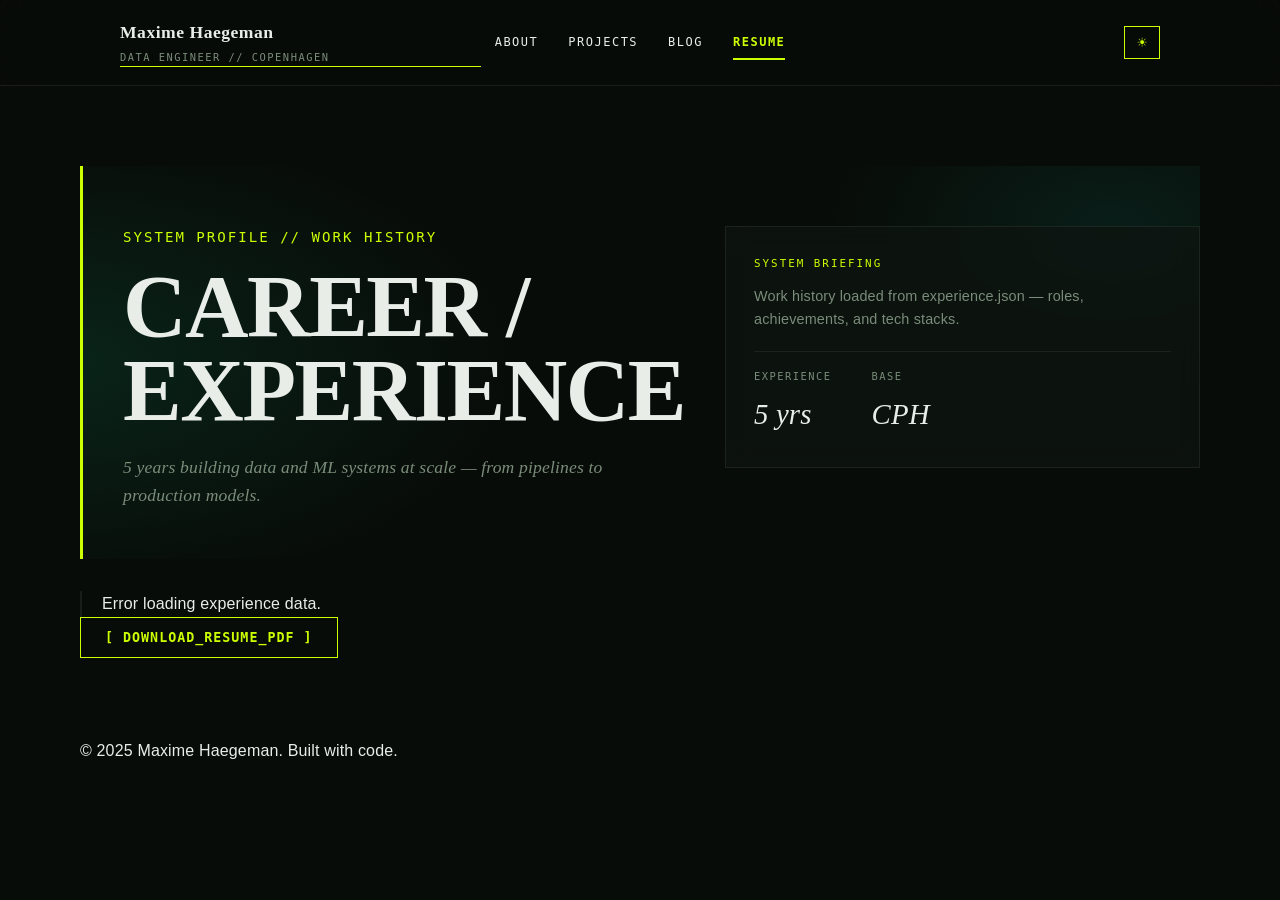
==== cv.html @ e3e360f3 "Changelog : -Completed index, partially created Projects and Resume page. Note : complete todo's" ====
<!DOCTYPE html>
<html lang="en">

<head>
    <meta charset="UTF-8">
    <meta http-equiv="Content-Security-Policy"
        content="default-src 'self'; script-src 'self' https://api.github.com https://api.rss2json.com https://cdn.jsdelivr.net; connect-src 'self' https://api.github.com https://api.rss2json.com; style-src 'self' https://fonts.googleapis.com; font-src https://fonts.gstatic.com;">
    <meta name="viewport" content="width=device-width, initial-scale=1.0">
    <title data-i18n="title.resume">Maxime | Resume</title>
    <link rel="icon" type="image/svg+xml" href="content/icon.svg">
    <script src="theme-init.js"></script>
    <link rel="preconnect" href="https://fonts.googleapis.com">
    <link rel="preconnect" href="https://fonts.gstatic.com" crossorigin>
    <link href="https://fonts.googleapis.com/css2?family=DM+Sans:ital,opsz,wght@0,9..40,400;0,9..40,500;0,9..40,600;1,9..40,400&family=Fira+Code:wght@300;400;600&family=Playfair+Display:ital,wght@0,700;1,400&display=swap" rel="stylesheet">
    <link rel="stylesheet" href="style.css">
    <link rel="stylesheet" href="cv-section/cv-section.css">
    <script src="cv-section/data.js"></script>
</head>

<body>
    <div class="container">
        <nav>
            <a href="index.html" class="nav-brand">
                <span class="nav-brand-name">Maxime Haegeman</span>
                <span class="nav-brand-tagline" data-i18n="nav.tagline">Data Engineer // Copenhagen</span>
            </a>
            <div class="nav-links">
                <a href="index.html" data-i18n="nav.about">About</a>
                <a href="projects.html" data-i18n="nav.projects">Projects</a>
                <a href="blog.html" data-i18n="nav.blog">Blog</a>
                <a href="cv.html" data-i18n="nav.resume">Resume</a>
            </div>
            <div class="nav-controls">
                <button id="menu-toggle" class="menu-toggle" data-i18n-attr="aria-label:nav.menu_aria" aria-label="Toggle navigation">☰</button>
                <button id="theme-toggle" data-i18n-attr="title:nav.theme_title" title="Switch Theme">☀</button>
            </div>
        </nav>

        <section class="section">
            <div class="page-hero">
                <div class="page-hero-left">
                    <span class="page-hero-label" data-i18n="cv.label">System Profile // Work History</span>
                    <h1 class="page-hero-title"><span data-i18n="cv.title_line1">CAREER /</span><br><span data-i18n="cv.title_line2">EXPERIENCE</span></h1>
                    <p class="page-hero-subtitle" data-i18n="cv.subtitle">5 years building data and ML systems at scale — from pipelines to production models.</p>
                </div>
                <div class="page-hero-meta">
                    <span class="page-hero-meta-label" data-i18n="cv.briefing_label">System Briefing</span>
                    <p class="page-hero-meta-text" data-i18n="cv.briefing_text">Work history loaded from experience.json — roles, achievements, and tech stacks.</p>
                    <div class="page-hero-stats">
                        <div>
                            <span class="page-hero-stat-label" data-i18n="cv.experience">Experience</span>
                            <span class="page-hero-stat-value" data-i18n="cv.years">5 yrs</span>
                        </div>
                        <div>
                            <span class="page-hero-stat-label" data-i18n="cv.base">Base</span>
                            <span class="page-hero-stat-value" style="font-family: var(--font-code); font-size: 0.85rem; font-style: normal;">CPH</span>
                        </div>
                    </div>
                </div>
            </div>

            <div class="timeline" id="cv-timeline">
                <p style="color: var(--accent-color); font-family: var(--font-code);" data-i18n="cv.loading">_fetching_experience_data...</p>
            </div>

            <div style="margin-top: 40px; text-align: center;">
                <button id="print-btn" class="btn" data-resume-pdf="content/resume_2026.pdf" data-i18n="cv.download">
                    [ DOWNLOAD_RESUME_PDF ]
                </button>
            </div>

        </section>

        <footer>
            <div style="margin-top: 50px; opacity: 0.5; text-align: center; font-family: var(--font-code); font-size: 0.8rem;" data-i18n="footer.copy">
                &copy; 2025 Maxime Haegeman. Built with code.
            </div>
        </footer>
    </div>

    <script src="js/i18n.js"></script>
    <script src="loader.js"></script>
    <script src="cv-section/cv-section.js"></script>
</body>

</html>
---- style.css ----
/* --- VARIABLES: Design system --- */
:root {
    color-scheme: dark;
    /* ── Base palette ─────────────────────────────────── */
    --bg-color:       #080c08;
    --surface-color:  #0e1410;
    --surface-2:      #131a14;
    --glass:          rgba(14, 20, 16, 0.75);
    --glass-hover:    rgba(19, 26, 20, 0.82);

    /* ── Typography ───────────────────────────────────── */
    --text-primary:   #e8ede8;
    --text-secondary: #7a8c7a;
    --text-muted:     #4a5a4a;

    /* ── Accent (neon lime, used precisely) ───────────── */
    --accent-color:   #ccff00;
    --accent-dim:     rgba(204, 255, 0, 0.6);
    --accent-glow:    rgba(204, 255, 0, 0.18);
    --accent-subtle:  rgba(204, 255, 0, 0.06);

    /* ── Atmospheric gradient blob colors ─────────────── */
    --atm-emerald:    rgba(16, 185, 129, 0.14);
    --atm-teal:       rgba(20, 184, 166, 0.10);
    --atm-lime:       rgba(132, 204, 22, 0.12);

    /* ── Navigation ───────────────────────────────────── */
    --nav-bg:         rgba(8, 12, 8, 0.88);
    --nav-border:     rgba(255, 255, 255, 0.07);
    --nav-text:       #e8ede8;

    /* ── Fonts ────────────────────────────────────────── */
    --font-code:      'Fira Code', monospace;
    --font-body:      'DM Sans', sans-serif;
    --font-display:   'Playfair Display', serif;

    /* ── Easing & Duration ────────────────────────────── */
    --ease-out-expo:  cubic-bezier(0.16, 1, 0.3, 1);
    --ease-cinematic: cubic-bezier(0.25, 0.46, 0.45, 0.94);
    --dur-fast: 0.18s;
    --dur-mid:  0.35s;
    --dur-slow: 0.65s;
}

/* --- LIGHT THEME (Warm Editorial) --- */
[data-theme="light"] {
    --bg-color:      #f5f2eb;
    --surface-color: #eae6dc;
    --surface-2:     #dedad0;
    /* Darker text for high contrast on warm ivory — WCAG AAA on bg */
    --text-primary:  #0c0f0a;
    --text-secondary: #353d30;
    --text-muted:    #5c6458;

    --accent-color:  #1a5c00;
    --accent-dim:    rgba(26, 92, 0, 0.65);
    --accent-glow:   rgba(26, 92, 0, 0.14);
    --accent-subtle: rgba(26, 92, 0, 0.06);

    --atm-emerald:   rgba(16, 140, 80, 0.07);
    --atm-teal:      rgba(20, 130, 120, 0.05);
    --atm-lime:      rgba(80, 140, 10, 0.06);

    --nav-bg:        rgba(245, 242, 235, 0.94);
    --nav-border:    rgba(12, 15, 10, 0.12);
    --nav-text:      #0c0f0a;

    --glass:         rgba(239, 236, 228, 0.70);
    --glass-hover:   rgba(230, 226, 216, 0.78);
    color-scheme: light;
}

/* --- GLOBAL RESET & BASE --- */
* {
    box-sizing: border-box;
    margin: 0;
    padding: 0;
}

body {
    background-color: var(--bg-color);
    color: var(--text-primary);
    font-family: var(--font-body);
    font-optical-sizing: auto;
    line-height: 1.65;
    letter-spacing: 0.01em;
    overflow-x: hidden;
    transition: background-color 0.3s, color 0.3s;
    background-image: url("data:image/svg+xml,%3Csvg xmlns='http://www.w3.org/2000/svg' width='200' height='200'%3E%3Cfilter id='n'%3E%3CfeTurbulence type='fractalNoise' baseFrequency='0.75' numOctaves='4' stitchTiles='stitch'/%3E%3CfeColorMatrix type='saturate' values='0'/%3E%3C%2Ffilter%3E%3Crect width='200' height='200' filter='url(%23n)' opacity='0.025'/%3E%3C%2Fsvg%3E");
    background-repeat: repeat;
    background-size: 200px 200px;
}

/* --- TYPOGRAPHY --- */
h1, h2, h3, h4 {
    font-family: var(--font-code);
    color: var(--text-primary);
    margin-bottom: 1rem;
}

h1 {
    font-size: 3rem;
}

/* Global 'a' tags */
a {
    color: var(--text-primary);
    text-decoration: none;
    border-bottom: 1px solid var(--accent-color);
    transition: all 0.3s ease;
}

a:hover {
    background-color: var(--accent-color);
    color: var(--bg-color);
    box-shadow: 0 0 15px var(--accent-color);
}

/* --- LAYOUT UTILITIES --- */
.container {
    max-width: 1200px;
    margin: 0 auto;
    padding: 0 40px;
    position: relative;
    z-index: 1;
}

section {
    padding: 80px 0;
}

/* --- COMPONENTS: The "Card" Look --- */
.card, .project-item, .skill-box {
    background: var(--glass);
    backdrop-filter: blur(12px);
    -webkit-backdrop-filter: blur(12px);
    border: 1px solid var(--nav-border);
    padding: 2rem;
    border-radius: 4px;
    transition:
        transform var(--dur-mid) var(--ease-out-expo),
        box-shadow var(--dur-mid) ease,
        background var(--dur-mid) ease,
        border-color var(--dur-mid) ease;
    position: relative;
    overflow: hidden;
}

.card:hover, .project-item:hover {
    transform: translateY(-6px);
    background: var(--glass-hover);
    border-color: rgba(204, 255, 0, 0.2);
    box-shadow:
        0 0 0 1px rgba(204, 255, 0, 0.18),
        0 12px 40px -8px rgba(0, 0, 0, 0.7),
        0 0 30px -10px rgba(204, 255, 0, 0.10);
}

.card::before, .project-item::before {
    content: '';
    display: block;
    width: 100%;
    height: 1px;
    background: linear-gradient(90deg, var(--accent-color), rgba(204, 255, 0, 0.3) 50%, transparent);
    position: absolute;
    top: 0;
    left: 0;
    transform: scaleX(0);
    transform-origin: left;
    transition: transform 0.5s var(--ease-out-expo);
}

.card:hover::before, .project-item:hover::before {
    transform: scaleX(1);
}

/* --- BUTTONS: Neon Style --- */
.btn {
    display: inline-block;
    padding: 12px 24px;
    font-family: var(--font-code);
    font-weight: bold;
    border: 1px solid var(--accent-color);
    color: var(--accent-color);
    background: transparent;
    cursor: pointer;
    transition: all 0.3s ease;
    text-transform: uppercase;
    letter-spacing: 1px;
}

.btn:hover {
    background: var(--accent-color);
    color: var(--bg-color);
    box-shadow: 0 0 20px var(--accent-glow);
}

/* --- SUPER SAIYAN BUTTON & MODE --- */
.btn-saiyan {
    display: inline-block;
    padding: 12px 24px;
    font-family: var(--font-code);
    font-size: 1rem;
    font-weight: bold;
    border: 1px solid #ffdd00;
    color: #ffdd00;
    background: transparent;
    cursor: pointer;
    transition: all 0.3s ease;
    text-transform: uppercase;
    letter-spacing: 1px;
    -webkit-appearance: none;
    appearance: none;
    outline: none;
    border-radius: 0;
    line-height: normal;
}

.btn-saiyan:hover {
    background: #ffdd00;
    color: #000;
    box-shadow: 0 0 25px rgba(255, 221, 0, 0.8);
}

.saiyan-mode {
    background: linear-gradient(135deg, #ffdd00, #ffaa00) !important;
    box-shadow: 0 0 50px rgba(255, 221, 0, 0.6) !important;
    transition: all 0.5s ease;
}

/* --- NAVIGATION: 3-column layout --- */
nav {
    position: sticky;
    top: 0;
    background: var(--nav-bg);
    border-bottom: 1px solid var(--nav-border);
    backdrop-filter: blur(20px) saturate(160%);
    -webkit-backdrop-filter: blur(20px) saturate(160%);
    z-index: 1000;
    display: grid;
    grid-template-columns: 1fr auto 1fr;
    align-items: center;
    transition: background 0.3s ease, border-color 0.3s ease, transform 0.3s ease;
    /* Break out of .container to span full viewport width */
    width: 100vw;
    margin-left: calc(-50vw + 50%);
    padding: 18px calc(50vw - 50% + 40px);
}

/* Brand: left column */
.nav-brand {
    display: flex;
    flex-direction: column;
    gap: 2px;
}

.nav-brand-name {
    font-family: var(--font-display);
    font-size: 1.1rem;
    font-weight: 700;
    color: var(--nav-text);
    letter-spacing: 0.5px;
    border-bottom: none;
    transition: color 0.3s ease;
}

.nav-brand-name:hover {
    background: none;
    box-shadow: none;
    color: var(--accent-color);
}

.nav-brand-tagline {
    font-family: var(--font-code);
    font-size: 0.65rem;
    color: var(--text-secondary);
    letter-spacing: 1.5px;
    text-transform: uppercase;
}

/* Links: center column */
.nav-links {
    display: flex;
    align-items: center;
    gap: 2px;
}

.nav-links a {
    color: var(--nav-text);
    font-family: var(--font-code);
    font-size: 0.75rem;
    font-weight: 500;
    letter-spacing: 1.5px;
    text-transform: uppercase;
    padding: 6px 14px;
    position: relative;
    border-bottom: none;
    transition: color 0.3s ease;
}

.nav-links a::after {
    content: '';
    position: absolute;
    width: 0;
    height: 2px;
    bottom: -2px;
    left: 14px;
    background-color: var(--accent-color);
    transition: width 0.3s ease;
}

.nav-links a:hover {
    background: none;
    box-shadow: none;
    color: var(--accent-color);
}

.nav-links a:hover::after {
    width: calc(100% - 28px);
}

.nav-links a.active {
    color: var(--accent-color);
    font-weight: bold;
}

.nav-links a.active::after {
    width: calc(100% - 28px);
}

/* Controls: right column (aligned right) */
.nav-controls {
    display: flex;
    justify-content: flex-end;
    align-items: center;
    gap: 8px;
}

/* --- THEME TOGGLE BUTTON --- */
#theme-toggle {
    background: transparent;
    border: 1px solid var(--accent-color);
    color: var(--accent-color);
    padding: 6px 12px;
    cursor: pointer;
    font-family: var(--font-code);
    font-size: 1rem;
    transition: all 0.3s ease;
}

#theme-toggle:hover {
    background: var(--accent-color);
    color: var(--bg-color);
    box-shadow: 0 0 10px var(--accent-glow);
}

/* --- HAMBURGER MENU TOGGLE (Mobile only) --- */
.menu-toggle {
    display: none;
    background: transparent;
    border: 1px solid var(--accent-color);
    color: var(--accent-color);
    padding: 6px 12px;
    cursor: pointer;
    font-family: var(--font-code);
    font-size: 1.2rem;
    transition: all 0.3s ease;
    -webkit-appearance: none;
    appearance: none;
    line-height: 1;
}

.menu-toggle:hover {
    background: var(--accent-color);
    color: var(--bg-color);
    box-shadow: 0 0 10px var(--accent-glow);
}

/* --- LANGUAGE SWITCHER --- */
.lang-switcher {
    position: relative;
    display: inline-flex;
}

.lang-toggle {
    background: transparent;
    border: 1px solid var(--accent-color);
    color: var(--accent-color);
    padding: 6px 10px;
    cursor: pointer;
    font-family: var(--font-code);
    font-size: 0.85rem;
    letter-spacing: 1px;
    transition: all 0.3s ease;
    line-height: 1;
    min-width: 54px;
    text-align: center;
}

.lang-toggle:hover,
.lang-toggle[aria-expanded="true"] {
    background: var(--accent-color);
    color: var(--bg-color);
    box-shadow: 0 0 10px var(--accent-glow);
}

.lang-menu {
    position: absolute;
    top: calc(100% + 6px);
    right: 0;
    min-width: 180px;
    margin: 0;
    padding: 6px 0;
    list-style: none;
    background: var(--bg-color);
    border: 1px solid var(--accent-color);
    box-shadow: 0 6px 24px rgba(0, 0, 0, 0.4), 0 0 14px var(--accent-glow);
    font-family: var(--font-code);
    font-size: 0.85rem;
    z-index: 1000;
    opacity: 0;
    transform: translateY(-4px);
    pointer-events: none;
    transition: opacity 0.18s ease, transform 0.18s ease;
}

.lang-menu.open {
    opacity: 1;
    transform: translateY(0);
    pointer-events: auto;
}

.lang-option {
    display: grid;
    grid-template-columns: 28px 1fr;
    align-items: center;
    gap: 10px;
    padding: 8px 14px;
    cursor: pointer;
    color: var(--text-color);
    transition: background 0.15s ease, color 0.15s ease;
    user-select: none;
}

.lang-option:hover {
    background: var(--accent-color);
    color: var(--bg-color);
}

.lang-option.active {
    color: var(--accent-color);
}

.lang-option.active::before {
    content: '>';
    position: absolute;
    margin-left: -12px;
    color: var(--accent-color);
}

.lang-option.active:hover {
    color: var(--bg-color);
}

.lang-option .lang-flag {
    display: inline-flex;
    align-items: center;
    justify-content: center;
    width: 20px;
    height: 15px;
    line-height: 1;
}

.lang-option .lang-flag-svg,
.lang-flag-svg {
    width: 100%;
    height: 100%;
    display: block;
    border: 1px solid rgba(0, 0, 0, 0.12);
    border-radius: 2px;
    box-sizing: border-box;
}

[data-theme="dark"] .lang-option .lang-flag-svg,
[data-theme="dark"] .lang-flag-svg {
    border-color: rgba(255, 255, 255, 0.15);
}

.lang-option .lang-name {
    font-size: 0.85rem;
}

/* RTL support for Arabic greeting in the typewriter */
#typewriter[dir="rtl"] {
    direction: rtl;
    unicode-bidi: embed;
}

@media (max-width: 768px) {
    .lang-menu {
        right: 0;
        min-width: 160px;
    }
}

/* --- SECTION HEADINGS: Hybrid style --- */
.section-label {
    font-family: var(--font-code);
    font-size: 0.72rem;
    letter-spacing: 3px;
    text-transform: uppercase;
    color: var(--accent-color);
    display: block;
    margin-bottom: 8px;
    opacity: 0.9;
}

.section-title {
    font-family: var(--font-display);
    font-size: 2.8rem;
    font-weight: 700;
    color: var(--text-primary);
    margin-bottom: 2rem;
    line-height: 1.1;
    letter-spacing: -0.5px;
}

/* --- PAGE HERO (inner pages: blog, projects, cv) --- */
.page-hero {
    padding: 60px 0 50px;
    border-left: 3px solid var(--accent-color);
    padding-left: 40px;
    margin-bottom: 20px;
    display: grid;
    grid-template-columns: 1fr auto;
    gap: 40px;
    align-items: start;
    position: relative;
    overflow: hidden;
    isolation: isolate;
}

.page-hero::before {
    content: '';
    position: absolute;
    inset: -30px;
    z-index: 0;
    background:
        radial-gradient(ellipse 60% 80% at 0% 50%, var(--atm-emerald) 0%, transparent 65%),
        radial-gradient(ellipse 40% 60% at 90% 20%, var(--atm-teal) 0%, transparent 60%);
    pointer-events: none;
}

.page-hero-left,
.page-hero-meta {
    position: relative;
    z-index: 1;
}

/* --- ATMOSPHERIC SECTION DIVIDERS --- */
section + section {
    position: relative;
}

section + section::before {
    content: '';
    display: block;
    height: 1px;
    background: linear-gradient(90deg,
        transparent 0%,
        var(--nav-border) 20%,
        rgba(204, 255, 0, 0.08) 50%,
        var(--nav-border) 80%,
        transparent 100%
    );
    position: absolute;
    top: 0;
    left: 0;
    right: 0;
}

.page-hero-label {
    font-family: var(--font-code);
    font-size: 0.88rem;
    letter-spacing: 2px;
    text-transform: uppercase;
    color: var(--accent-color);
    display: block;
    margin-bottom: 16px;
}

.page-hero-title {
    font-family: var(--font-display);
    font-size: clamp(2.8rem, 7vw, 5.5rem);
    font-weight: 700;
    color: var(--text-primary);
    line-height: 0.95;
    letter-spacing: -1.5px;
    margin-bottom: 20px;
}

.page-hero-subtitle {
    font-family: var(--font-display);
    font-style: italic;
    font-size: 1.1rem;
    color: var(--text-secondary);
    line-height: 1.6;
    max-width: 480px;
}

.page-hero-meta {
    background: var(--glass);
    backdrop-filter: blur(12px);
    -webkit-backdrop-filter: blur(12px);
    border: 1px solid var(--nav-border);
    padding: 28px;
    min-width: 260px;
    flex-shrink: 0;
}

.page-hero-meta-label {
    font-family: var(--font-code);
    font-size: 0.68rem;
    letter-spacing: 2px;
    text-transform: uppercase;
    color: var(--accent-color);
    display: block;
    margin-bottom: 12px;
}

.page-hero-meta-text {
    font-size: 0.9rem;
    color: var(--text-secondary);
    line-height: 1.6;
    margin-bottom: 16px;
}

.page-hero-stats {
    display: flex;
    gap: 40px;
    margin-top: 20px;
    border-top: 1px solid var(--nav-border);
    padding-top: 16px;
}

.page-hero-stat-label {
    font-family: var(--font-code);
    font-size: 0.65rem;
    letter-spacing: 1.5px;
    text-transform: uppercase;
    color: var(--text-secondary);
    display: block;
    margin-bottom: 6px;
}

.page-hero-stat-value {
    font-family: var(--font-display);
    font-size: 1.8rem;
    font-style: italic;
    color: var(--text-primary);
}

/* --- HERO SECTION LAYOUT --- */
#hero {
    padding: 0; /* override section padding — panels control their own spacing */
    position: relative;
    isolation: isolate;
}

.hero-layout {
    display: grid;
    grid-template-columns: minmax(0, 1fr) clamp(190px, 34vw, 380px);
    gap: clamp(8px, 1.4vw, 16px);
    max-width: 1280px;
    margin: 0 auto;
    align-items: end;
}

/* Left text panel */
.hero-panel-left {
    display: flex;
    flex-direction: column;
    justify-content: center;
    padding: 48px 20px 48px 0;
}

/* Right photo panel */
.hero-panel-right {
    display: flex;
    flex-direction: column;
    align-items: flex-end;
    justify-content: center;
    padding: 48px 0 48px 0;
}

/* Large display name */
.hero-display-name {
    font-family: var(--font-display);
    font-size: clamp(3rem, 5vw, 4.5rem);
    font-weight: 700;
    line-height: 0.95;
    letter-spacing: -2px;
    color: var(--text-primary);
    margin-bottom: 20px;
}

/* Rectangular photo frame with corner accents */
.video-frame-wrapper {
    position: relative;
    width: 100%;
    max-width: clamp(190px, 34vw, 380px);
}

/* Corner accents */
.video-frame-wrapper::before,
.video-frame-wrapper::after {
    content: '+';
    position: absolute;
    font-family: var(--font-code);
    font-size: 1.2rem;
    color: var(--accent-color);
    z-index: 3;
    line-height: 1;
}

.video-frame-wrapper::before {
    top: -8px;
    left: -8px;
}

.video-frame-wrapper::after {
    bottom: -8px;
    right: -8px;
}

.video-frame {
    width: 100%;
    aspect-ratio: 9 / 16;
    border-radius: 0;
    padding: 0;
    background: var(--glass);
    backdrop-filter: blur(12px);
    -webkit-backdrop-filter: blur(12px);
    border: 1px solid var(--accent-color);
    box-shadow:
        4px 4px 0 var(--accent-color),
        0 0 60px rgba(204, 255, 0, 0.06),
        0 20px 60px rgba(0, 0, 0, 0.6);
    display: grid;
    overflow: hidden;
    position: relative;
}

/* Stack video and GIF in the same grid cell */
.video-frame video,
.video-frame img {
    grid-area: 1 / 1;
    width: 100%;
    height: 100%;
    object-fit: cover;
    border-radius: 0;
    display: block;
    background-color: var(--bg-color);
    opacity: 0;
    transition: opacity 0.3s ease;
}

.video-frame video.active,
.video-frame img.active {
    opacity: 1;
}

.video-frame img.active {
    filter: brightness(0.92) saturate(1.1) contrast(1.05);
    transition: filter 0.5s var(--ease-cinematic);
}

.video-frame:hover img.active {
    filter: brightness(0.88) saturate(0.85) contrast(1.12);
}

/* Profile link */
.profile-link {
    display: block;
    width: 100%;
    text-decoration: none;
    border-bottom: none;
}

.profile-link:hover {
    background: none;
    box-shadow: none;
}

.profile-hover-overlay {
    grid-area: 1 / 1;
    display: flex;
    align-items: center;
    justify-content: center;
    background: rgba(0, 0, 0, 0.55);
    backdrop-filter: blur(6px);
    -webkit-backdrop-filter: blur(6px);
    opacity: 0;
    transition: opacity 0.3s ease;
    z-index: 2;
}

.profile-hover-overlay span {
    font-family: var(--font-code);
    font-size: 1rem;
    font-weight: bold;
    color: var(--accent-color);
    text-transform: uppercase;
    letter-spacing: 1px;
}

.profile-link:hover .profile-hover-overlay {
    opacity: 1;
}

.saiyan-btn-wrapper {
    display: flex;
    align-items: center;
    justify-content: center;
}

/* --- CONTACT EMAIL LINK GLOW --- */
#contact a[href^="mailto"] {
    font-family: var(--font-code);
    font-size: 1.1rem;
    color: var(--accent-color);
    border-bottom: 1px solid rgba(204, 255, 0, 0.3);
    transition:
        border-color var(--dur-mid) ease,
        text-shadow var(--dur-mid) ease;
    letter-spacing: 0.3px;
}

#contact a[href^="mailto"]:hover {
    color: var(--accent-color);
    border-bottom-color: var(--accent-color);
    background: none;
    box-shadow: none;
    text-shadow: 0 0 20px var(--accent-glow);
}

/* --- CONTACT SOCIAL ICONS --- */
.social-links {
    display: flex;
    gap: 24px;
    margin-top: 24px;
    align-items: center;
}

.social-icon {
    display: flex;
    align-items: center;
    justify-content: center;
    border-bottom: none;
    transition: transform 0.25s ease, filter 0.25s ease;
}

.social-icon:hover {
    background: none;
    box-shadow: none;
    transform: scale(1.2);
    filter: drop-shadow(0 0 8px var(--accent-glow));
}

.social-icon svg {
    width: 36px;
    height: 36px;
    fill: white;
}

[data-theme="light"] .social-icon svg {
    fill: #1a1f16;
}

/* --- LIGHT THEME: Tag overrides --- */
[data-theme="light"] .tag {
    background: rgba(61, 122, 0, 0.06);
    border-color: rgba(61, 122, 0, 0.25);
}

[data-theme="light"] .tag-ml {
    color: #7c3aed;
    background: rgba(124, 58, 237, 0.08);
    border-color: rgba(124, 58, 237, 0.25);
}

[data-theme="light"] .tag-nlp {
    color: #0d7346;
    background: rgba(13, 115, 70, 0.08);
    border-color: rgba(13, 115, 70, 0.25);
}

[data-theme="light"] .tag-analytics {
    color: #b45309;
    background: rgba(180, 83, 9, 0.08);
    border-color: rgba(180, 83, 9, 0.25);
}

[data-theme="light"] .tag-engineering {
    color: #1d4ed8;
    background: rgba(29, 78, 216, 0.08);
    border-color: rgba(29, 78, 216, 0.25);
}

[data-theme="light"] .tag-cloud {
    color: #0e7490;
    background: rgba(14, 116, 144, 0.08);
    border-color: rgba(14, 116, 144, 0.25);
}

/* --- LIGHT THEME: Ghost project card --- */
[data-theme="light"] .proj-card-ghost {
    border-color: rgba(61, 122, 0, 0.25);
}

/* --- LIGHT THEME: Hero text readability --- */
[data-theme="light"] .hero-display-name {
    color: #111410;
    text-shadow: 0 1px 4px rgba(248, 246, 240, 0.8);
}

[data-theme="light"] .section-label {
    text-shadow: 0 1px 3px rgba(248, 246, 240, 0.9);
}

[data-theme="light"] .hero-subtitle {
    color: #3a4238;
    text-shadow: 0 1px 3px rgba(248, 246, 240, 0.9);
}

/* --- FOOTER STATUS BAR --- */
.status-bar {
    display: flex;
    align-items: center;
    gap: 10px;
    font-family: var(--font-code);
    font-size: 0.85rem;
    color: var(--text-secondary);
    flex-wrap: wrap;
}

.status-indicator {
    width: 8px;
    height: 8px;
    border-radius: 50%;
    background-color: var(--accent-color);
    box-shadow: 0 0 6px var(--accent-color);
    display: inline-block;
    animation: blink 2s infinite;
}

@keyframes blink {
    0%, 100% { opacity: 1; }
    50% { opacity: 0.3; }
}

/* --- GRID SYSTEM --- */
.grid {
    display: grid;
    grid-template-columns: repeat(auto-fit, minmax(300px, 1fr));
    gap: 2rem;
    margin-top: 2rem;
}

/* Tag styling */
.tag {
    display: inline-block;
    padding: 2px 8px;
    border-radius: 0;
    background: rgba(204, 255, 0, 0.05);
    color: var(--accent-color);
    font-size: 0.8rem;
    margin-right: 5px;
    margin-bottom: 5px;
    border: 1px solid rgba(204, 255, 0, 0.25);
    font-family: var(--font-code);
    letter-spacing: 0.5px;
}

/* Skill tag category colors */
.tag-ml {
    display: inline-block;
    padding: 2px 8px;
    border-radius: 4px;
    font-size: 0.75rem;
    margin-right: 4px;
    margin-bottom: 4px;
    color: #c084fc;
    background: rgba(192, 132, 252, 0.1);
    border: 1px solid rgba(192, 132, 252, 0.3);
}

.tag-nlp {
    display: inline-block;
    padding: 2px 8px;
    border-radius: 4px;
    font-size: 0.75rem;
    margin-right: 4px;
    margin-bottom: 4px;
    color: #34d399;
    background: rgba(52, 211, 153, 0.1);
    border: 1px solid rgba(52, 211, 153, 0.3);
}

.tag-analytics {
    display: inline-block;
    padding: 2px 8px;
    border-radius: 4px;
    font-size: 0.75rem;
    margin-right: 4px;
    margin-bottom: 4px;
    color: #fb923c;
    background: rgba(251, 146, 60, 0.1);
    border: 1px solid rgba(251, 146, 60, 0.3);
}

.tag-engineering {
    display: inline-block;
    padding: 2px 8px;
    border-radius: 4px;
    font-size: 0.75rem;
    margin-right: 4px;
    margin-bottom: 4px;
    color: #60a5fa;
    background: rgba(96, 165, 250, 0.1);
    border: 1px solid rgba(96, 165, 250, 0.3);
}

.tag-cloud {
    display: inline-block;
    padding: 2px 8px;
    border-radius: 4px;
    font-size: 0.75rem;
    margin-right: 4px;
    margin-bottom: 4px;
    color: #22d3ee;
    background: rgba(34, 211, 238, 0.1);
    border: 1px solid rgba(34, 211, 238, 0.3);
}

.card-skill-tags {
    display: flex;
    flex-wrap: wrap;
    gap: 0;
    margin-top: 6px;
}

.card-header a {
    color: var(--text-primary);
    border-bottom: none;
}

.card-header a:hover {
    color: var(--accent-color);
    background: none;
    box-shadow: none;
}

/* --- PROJECTS: compact ls-style list --- */
.proj-list {
    display: flex;
    flex-direction: column;
    gap: 10px;
    margin-top: 1.2rem;
}

.proj-card {
    padding: 0.85rem 1.1rem !important;
    display: flex;
    flex-direction: column;
    gap: 6px;
}

.proj-card-ghost {
    display: flex;
    align-items: center;
    justify-content: center;
    margin-top: 10px;
    padding: 0.75rem 1.1rem;
    border: 1px dashed rgba(204, 255, 0, 0.2);
    border-radius: 0;
    font-family: var(--font-code);
    font-size: 0.85rem;
    color: var(--text-secondary);
    text-decoration: none;
    letter-spacing: 0.5px;
    transition: border-color 0.3s ease, color 0.3s ease, box-shadow 0.3s ease;
}

.proj-card-ghost:hover {
    border-color: var(--accent-color);
    color: var(--accent-color);
    background: none;
    box-shadow: 0 0 12px var(--accent-glow);
}

.proj-card-ghost .proj-prompt {
    opacity: 0.4;
}

.proj-card-ghost:hover .proj-prompt {
    opacity: 1;
}

.proj-header {
    display: flex;
    justify-content: space-between;
    align-items: baseline;
    gap: 12px;
    flex-wrap: wrap;
}

.proj-header .card-header {
    margin-bottom: 0;
    font-size: 0.9rem;
    white-space: nowrap;
    overflow: hidden;
    text-overflow: ellipsis;
}

.proj-prompt {
    color: var(--accent-color);
    opacity: 0.5;
    font-size: 0.8rem;
}

.proj-header .btn-link {
    flex-shrink: 0;
    font-size: 0.78rem;
    font-family: var(--font-code);
    color: var(--accent-color);
    border-bottom: 1px solid transparent;
    transition: border-color 0.2s;
    white-space: nowrap;
}

.proj-header .btn-link:hover {
    border-bottom-color: var(--accent-color);
    background: none;
    box-shadow: none;
    color: var(--accent-color);
}

.proj-card .card-tags {
    display: flex;
    flex-wrap: wrap;
    gap: 5px;
}

.proj-card .card-desc {
    font-size: 0.82rem;
    line-height: 1.45;
    color: var(--text-secondary);
    margin: 0;
}

.proj-stat {
    font-family: var(--font-code);
    font-size: 0.75rem;
    color: var(--text-secondary);
    padding: 2px 5px;
    border: 1px solid var(--nav-border);
    border-radius: 3px;
}

/* --- TIMELINE (Experience) --- */
.timeline {
    position: relative;
    padding-left: 20px;
    border-left: 2px solid var(--nav-border);
    margin-top: 2rem;
}

.timeline-item {
    position: relative;
    margin-bottom: 3rem;
    padding-left: 30px;
}

.timeline-content {
    display: flex;
    align-items: flex-start;
    gap: 2rem;
}

.timeline-text {
    flex: 1;
    min-width: 0;
}

.timeline-logo {
    flex-shrink: 0;
    width: 200px;
    display: flex;
    align-items: center;
    justify-content: center;
    margin-top: 6px;
    color: var(--text-primary);
}

.company-logo {
    max-width: 100%;
    max-height: 100%;
    object-fit: contain;
}

.job-header {
    margin-top: 6px;
    display: flex;
    align-items: center;
    gap: 14px;
}

.job-title {
    margin: 0;
}

.company-meta {
    margin: 4px 0 0;
    color: var(--text-secondary);
    font-size: 0.95rem;
}

.company-link {
    color: inherit;
    text-underline-offset: 3px;
    transition: color 0.2s ease;
}

.company-link:hover,
.company-link:focus-visible {
    color: var(--accent-color);
}

.company-note {
    margin-left: 6px;
    font-size: 0.8rem;
    font-family: var(--font-code);
    color: var(--accent-color);
}

.timeline-item .card-desc {
    margin-top: 12px;
    margin-bottom: 10px;
}

.job-achievements {
    font-size: 0.9rem;
    line-height: 1.6;
}

.timeline-item::before {
    content: '';
    position: absolute;
    left: -27px;
    top: 8px;
    width: 12px;
    height: 12px;
    background-color: var(--bg-color);
    border: 2px solid var(--accent-color);
    border-radius: 50%;
    z-index: 1;
    transition: all 0.3s ease;
}

.timeline-item:hover::before {
    background-color: var(--accent-color);
    box-shadow: 0 0 15px var(--accent-glow);
}

.job-date {
    font-family: var(--font-code);
    color: var(--accent-color);
    font-size: 0.9rem;
    display: inline-block;
    margin-bottom: 5px;
}

.timeline-item ul {
    list-style: none;
    padding-left: 0;
    margin-top: 6px;
}

.timeline-item ul li {
    position: relative;
    padding-left: 1.6em;
    margin-bottom: 8px;
    color: var(--text-secondary);
    text-align: left;
}

.timeline-item ul li::before {
    content: ">";
    position: absolute;
    left: 0;
    color: var(--accent-color);
    font-family: var(--font-code);
}

@media (max-width: 640px) {
    .timeline-content {
        flex-direction: column-reverse;
        gap: 1rem;
    }

    .timeline-logo {
        width: 140px;
    }

    .job-header {
        align-items: flex-start;
    }

    .company-meta {
        font-size: 0.88rem;
    }
}

/* --- BLOG CARD GRID: 2-col, borderless --- */
.blog-grid {
    display: grid;
    grid-template-columns: 1fr 1fr;
    gap: 48px 40px;
}

/* All cards: borderless, transparent — text flows under image */
.blog-card {
    background: none;
    border: none;
    border-radius: 0;
    overflow: hidden;
    position: relative;
    display: flex;
    flex-direction: column;
    transition: transform 0.3s ease;
}

.blog-card::after {
    display: none;
}

.blog-card:hover {
    transform: translateY(-4px);
}

.blog-card-link {
    display: flex;
    flex-direction: column;
    flex: 1;
    text-decoration: none;
    border-bottom: none;
}

.blog-card-link:hover {
    background: none;
    box-shadow: none;
}

.blog-card-img {
    width: 100%;
    aspect-ratio: 16 / 9;
    overflow: hidden;
    background: var(--glass);
    flex-shrink: 0;
    position: relative;
    border-radius: 2px;
}

.blog-card-img--empty {
    background: linear-gradient(135deg, var(--surface-color), var(--bg-color));
}

.blog-card-img img {
    width: 100%;
    height: 100%;
    object-fit: cover;
    display: block;
    transition: transform 0.4s ease;
    filter: grayscale(30%);
}

.blog-card:hover .blog-card-img img {
    transform: scale(1.04);
    filter: grayscale(0%);
}

/* Category tag overlay on blog images */
.blog-card-tag-overlay {
    position: absolute;
    top: 10px;
    left: 10px;
    background: var(--accent-color);
    color: var(--bg-color);
    font-family: var(--font-code);
    font-size: 0.65rem;
    font-weight: bold;
    letter-spacing: 1.5px;
    text-transform: uppercase;
    padding: 3px 8px;
    z-index: 1;
}

.blog-card-body {
    padding: 0;
    padding-top: 0.75rem;
    flex: 1;
}

.blog-date {
    font-family: var(--font-code);
    font-size: 0.72rem;
    color: var(--text-secondary);
    display: block;
    margin-bottom: 0.4rem;
    letter-spacing: 1px;
}

.blog-title {
    font-family: var(--font-code);
    font-size: 0.9rem;
    font-weight: 600;
    color: var(--text-primary);
    margin: 0 0 0.75rem;
    line-height: 1.45;
    text-transform: uppercase;
    letter-spacing: 0.5px;
}

.blog-tags {
    display: flex;
    flex-wrap: wrap;
    gap: 4px;
}

/* Terminal window */
.terminal-window {
    background: var(--glass) !important;
    backdrop-filter: blur(12px);
    -webkit-backdrop-filter: blur(12px);
    border: 1px solid var(--nav-border) !important;
    border-radius: 5px;
    box-shadow: 0 0 5px var(--accent-glow);
    transition: background 0.3s, border-color 0.3s, box-shadow 0.3s;
}

.terminal-window #blog-list a {
    color: var(--text-primary);
}

.terminal-window #blog-list p, .terminal-window #blog-list div > span {
    color: var(--text-secondary);
}

/* --- RESPONSIVE DESIGN (MOBILE & TABLET) --- */
@media (max-width: 900px) {

    .container {
        padding: 0 20px;
        width: 100%;
    }

    section {
        padding-top: 40px;
        padding-bottom: 40px;
    }

    /* --- NAV: hamburger layout --- */
    nav {
        grid-template-columns: 1fr auto;
        grid-template-rows: auto auto;
        padding: 12px calc(50vw - 50% + 20px);
        flex-wrap: wrap;
    }

    .nav-brand {
        grid-column: 1;
        grid-row: 1;
    }

    .nav-controls {
        grid-column: 2;
        grid-row: 1;
    }

    .menu-toggle {
        display: block;
    }

    .nav-links {
        display: none;
        grid-column: 1 / -1;
        grid-row: 2;
        flex-direction: column;
        align-items: flex-start;
        gap: 4px;
        width: 100%;
        padding: 12px 0 4px 0;
        border-top: 1px solid var(--nav-border);
        margin-top: 10px;
    }

    .nav-links.open {
        display: flex;
    }

    .nav-links a {
        margin-right: 0;
        padding: 8px 0;
        font-size: 0.9rem;
    }

    .nav-links a::after {
        left: 0;
    }

    .nav-links a:hover::after,
    .nav-links a.active::after {
        width: 100%;
    }

    /* --- HERO: title + image row, then full-width code block --- */
    .hero-layout {
        grid-template-columns: minmax(0, 1fr) clamp(150px, 34vw, 260px);
        gap: 6px;
        align-items: start;
    }

    .hero-panel-left,
    .hero-panel-right {
        display: contents;
    }

    .hero-panel-left > .section-label {
        grid-column: 1;
        grid-row: 1;
        align-self: end;
    }

    .hero-panel-left > .hero-display-name {
        grid-column: 1;
        grid-row: 2;
        margin-bottom: 8px;
    }

    .hero-panel-right > .video-frame-wrapper {
        grid-column: 2;
        grid-row: 1 / span 2;
        align-self: start;
    }

    .hero-panel-left > .code-box {
        grid-column: 1 / -1;
        grid-row: 3;
    }

    .hero-panel-left > .hero-subtitle {
        grid-column: 1 / -1;
        grid-row: 4;
    }

    .video-frame-wrapper {
        max-width: clamp(150px, 34vw, 260px);
    }

    .video-frame {
        aspect-ratio: 3 / 4;
    }

    .video-frame video,
    .video-frame img {
        object-position: 50% 50%;
    }

    .hero-display-name {
        font-size: 2.5rem;
    }

    /* --- PAGE HERO: stack --- */
    .page-hero {
        grid-template-columns: 1fr;
        padding-left: 24px;
    }

    .page-hero-meta {
        min-width: unset;
        width: 100%;
    }

    .page-hero-title {
        font-size: 2.5rem;
    }

    /* --- BLOG GRID: single column --- */
    .blog-grid {
        grid-template-columns: 1fr;
        gap: 36px;
    }

    /* --- SECTION TITLE --- */
    .section-title {
        font-size: 2rem;
    }

    /* --- TIMELINE --- */
    .timeline,
    .timeline-item,
    .timeline-item h3,
    .timeline-item p,
    .timeline-item .job-date {
        text-align: left;
    }

    .timeline-item {
        padding-left: 20px;
    }

    /* --- FOOTER --- */
    .status-bar {
        justify-content: center;
    }
}

/* --- EXTRA SMALL SCREENS (≤ 480px) --- */
@media (max-width: 480px) {

    .container {
        padding: 0 16px;
    }

    nav {
        padding: 12px calc(50vw - 50% + 16px);
    }

    .hero-display-name {
        font-size: 1.8rem;
    }

    .hero-layout {
        grid-template-columns: minmax(0, 1fr) clamp(118px, 36vw, 156px);
        gap: 8px;
    }

    .hero-panel-left > .hero-display-name {
        margin-bottom: 4px;
    }

    .video-frame-wrapper {
        max-width: clamp(118px, 36vw, 156px);
    }

    .btn-saiyan {
        font-size: 0.8rem;
        padding: 10px 14px;
        letter-spacing: 0.5px;
    }

    .btn {
        font-size: 0.85rem;
        padding: 10px 18px;
    }

    section {
        padding-top: 30px;
        padding-bottom: 30px;
    }

    .page-hero {
        padding-left: 16px;
    }

    .page-hero-title {
        font-size: 2rem;
    }

    .section-title {
        font-size: 1.7rem;
    }
}


/* ═══════════════════════════════════════════════════════════
   PROJECTS — EDITORIAL V1 CARDS (new /projects grid)
   Replaces the legacy .proj-list / .proj-card styles for
   repos rendered inside #repo-grid.
   ═══════════════════════════════════════════════════════════ */

/* Grid: 2-col on desktop, 1-col on mobile (handled below) */
#repo-grid.proj-list {
    display: grid;
    grid-template-columns: repeat(2, minmax(0, 1fr));
    gap: 22px;
    flex-direction: initial;
}

.v1-card {
    position: relative;
    background: var(--glass);
    backdrop-filter: blur(12px);
    -webkit-backdrop-filter: blur(12px);
    border: 1px solid var(--nav-border);
    padding: 28px 26px 24px;
    border-radius: 4px;
    display: flex;
    flex-direction: column;
    gap: 16px;
    transition:
        transform var(--dur-mid) var(--ease-out-expo),
        border-color var(--dur-mid) ease,
        box-shadow var(--dur-mid) ease;
}

.v1-card:hover {
    transform: translateY(-4px);
    border-color: rgba(204, 255, 0, 0.25);
    box-shadow:
        0 0 0 1px rgba(204, 255, 0, 0.15),
        0 12px 40px -10px rgba(0, 0, 0, 0.65);
}

.v1-corner {
    position: absolute;
    font-family: var(--font-code);
    font-size: 1rem;
    color: var(--accent-color);
    line-height: 1;
    z-index: 2;
    pointer-events: none;
}
.v1-corner-tl { top: -7px; left: -7px; }
.v1-corner-br { bottom: -7px; right: -7px; }

.v1-header {
    display: flex;
    justify-content: space-between;
    align-items: flex-start;
    gap: 16px;
    flex-wrap: wrap;
}

.v1-cats {
    font-family: var(--font-code);
    font-size: 0.72rem;
    letter-spacing: 2.5px;
    text-transform: uppercase;
    color: var(--accent-color);
    display: flex;
    align-items: center;
    flex-wrap: wrap;
    gap: 8px;
    line-height: 1.4;
}

.v1-cats-sep {
    color: var(--accent-dim);
    opacity: 0.6;
}

.v1-links {
    display: flex;
    gap: 8px;
    flex-shrink: 0;
}

.v1-link {
    font-family: var(--font-code);
    font-size: 0.72rem;
    color: var(--text-primary);
    border: 1px solid var(--nav-border);
    border-bottom: 1px solid var(--nav-border);
    padding: 4px 10px;
    letter-spacing: 0.5px;
    transition: all 0.2s ease;
}

.v1-link:hover {
    border-color: var(--accent-color);
    color: var(--accent-color);
    background: transparent;
    box-shadow: 0 0 12px var(--accent-glow);
}

.v1-title {
    font-family: var(--font-display);
    font-size: 1.85rem;
    font-weight: 700;
    line-height: 1.05;
    letter-spacing: -0.5px;
    color: var(--text-primary);
    margin: 4px 0 0;
}

.v1-desc {
    font-family: var(--font-body);
    font-size: 0.92rem;
    line-height: 1.6;
    color: var(--text-secondary);
    margin: 0;
    text-wrap: pretty;
}

.v1-tags {
    display: flex;
    flex-wrap: wrap;
    gap: 4px;
    margin-top: auto;
    padding-top: 4px;
}

/* Mobile: single column + slightly tighter type */
@media (max-width: 900px) {
    #repo-grid.proj-list {
        grid-template-columns: 1fr;
        gap: 18px;
    }
    .v1-title { font-size: 1.55rem; }
    .v1-card { padding: 24px 22px 20px; }
}
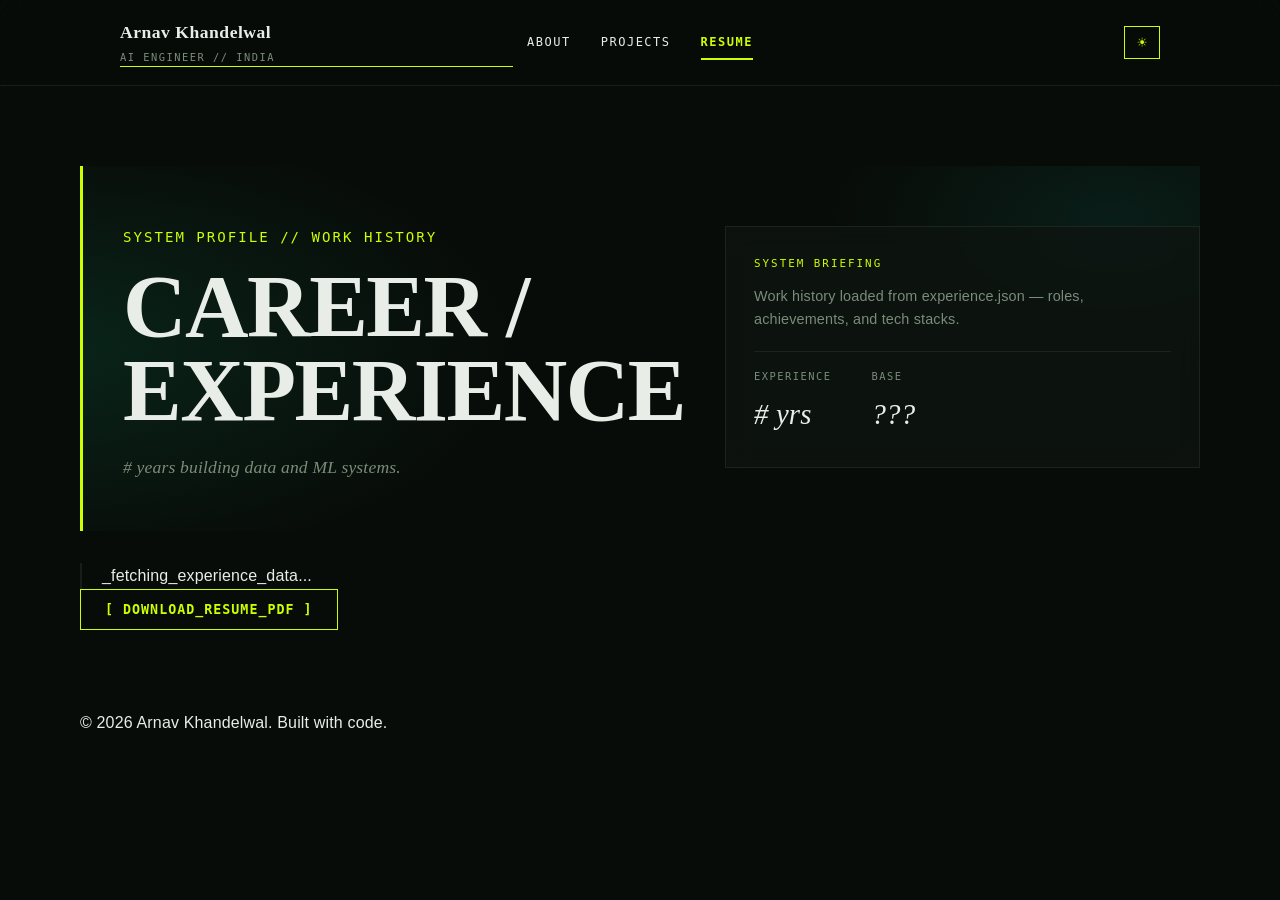
==== commit 681aba63: "Changelog : Work Done." ====
--- a/cv.html
+++ b/cv.html
@@ -6,7 +6,7 @@
     <meta http-equiv="Content-Security-Policy"
         content="default-src 'self'; script-src 'self' https://api.github.com https://api.rss2json.com https://cdn.jsdelivr.net; connect-src 'self' https://api.github.com https://api.rss2json.com; style-src 'self' https://fonts.googleapis.com; font-src https://fonts.gstatic.com;">
     <meta name="viewport" content="width=device-width, initial-scale=1.0">
-    <title data-i18n="title.resume">Maxime | Resume</title>
+    <title data-i18n="title.resume">Arnav | Resume</title>
     <link rel="icon" type="image/svg+xml" href="content/icon.svg">
     <script src="theme-init.js"></script>
     <link rel="preconnect" href="https://fonts.googleapis.com">
@@ -21,13 +21,12 @@
     <div class="container">
         <nav>
             <a href="index.html" class="nav-brand">
-                <span class="nav-brand-name">Maxime Haegeman</span>
-                <span class="nav-brand-tagline" data-i18n="nav.tagline">Data Engineer // Copenhagen</span>
+                <span class="nav-brand-name">Arnav Khandelwal</span>
+                <span class="nav-brand-tagline" data-i18n="nav.tagline">AI Engineer // India</span>
             </a>
             <div class="nav-links">
                 <a href="index.html" data-i18n="nav.about">About</a>
                 <a href="projects.html" data-i18n="nav.projects">Projects</a>
-                <a href="blog.html" data-i18n="nav.blog">Blog</a>
                 <a href="cv.html" data-i18n="nav.resume">Resume</a>
             </div>
             <div class="nav-controls">
@@ -41,7 +40,7 @@
                 <div class="page-hero-left">
                     <span class="page-hero-label" data-i18n="cv.label">System Profile // Work History</span>
                     <h1 class="page-hero-title"><span data-i18n="cv.title_line1">CAREER /</span><br><span data-i18n="cv.title_line2">EXPERIENCE</span></h1>
-                    <p class="page-hero-subtitle" data-i18n="cv.subtitle">5 years building data and ML systems at scale — from pipelines to production models.</p>
+                    <p class="page-hero-subtitle" data-i18n="cv.subtitle"># years building data and ML systems.</p>
                 </div>
                 <div class="page-hero-meta">
                     <span class="page-hero-meta-label" data-i18n="cv.briefing_label">System Briefing</span>
@@ -49,11 +48,11 @@
                     <div class="page-hero-stats">
                         <div>
                             <span class="page-hero-stat-label" data-i18n="cv.experience">Experience</span>
-                            <span class="page-hero-stat-value" data-i18n="cv.years">5 yrs</span>
+                            <span class="page-hero-stat-value" data-i18n="cv.years"># yrs</span>
                         </div>
                         <div>
                             <span class="page-hero-stat-label" data-i18n="cv.base">Base</span>
-                            <span class="page-hero-stat-value" style="font-family: var(--font-code); font-size: 0.85rem; font-style: normal;">CPH</span>
+                            <span class="page-hero-stat-value" style="font-family: var(--font-code); font-size: 0.85rem; font-style: normal;">???</span>
                         </div>
                     </div>
                 </div>
@@ -64,7 +63,7 @@
             </div>
 
             <div style="margin-top: 40px; text-align: center;">
-                <button id="print-btn" class="btn" data-resume-pdf="content/resume_2026.pdf" data-i18n="cv.download">
+                <button id="print-btn" class="btn" data-resume-pdf="content/resume.pdf" data-i18n="cv.download">
                     [ DOWNLOAD_RESUME_PDF ]
                 </button>
             </div>
@@ -73,7 +72,7 @@
 
         <footer>
             <div style="margin-top: 50px; opacity: 0.5; text-align: center; font-family: var(--font-code); font-size: 0.8rem;" data-i18n="footer.copy">
-                &copy; 2025 Maxime Haegeman. Built with code.
+                &copy; 2026 Arnav Khandelwal. Built with code.
             </div>
         </footer>
     </div>
@@ -83,4 +82,4 @@
     <script src="cv-section/cv-section.js"></script>
 </body>
 
-</html>
+</html>
--- a/cv-section/cv-section.css
+++ b/cv-section/cv-section.css
@@ -0,0 +1,272 @@
+/* CV section — Density Map layout
+   Inherits tokens from the main site's style.css. */
+
+:root {
+    --cv-logo-chip: color-mix(in oklab, var(--surface-2) 70%, transparent);
+}
+
+/* Tech chips */
+.cv-chip {
+    display: inline-flex;
+    align-items: center;
+    padding: 3px 10px;
+    font-family: var(--font-code);
+    font-size: 0.68rem;
+    letter-spacing: 0.5px;
+    border-radius: 2px;
+    border: 1px solid var(--nav-border);
+    color: var(--text-secondary);
+    background: color-mix(in oklab, var(--surface-color) 60%, transparent);
+    white-space: nowrap;
+}
+.cv-chip.c-ml          { color: #ff79c6; border-color: rgba(255,121,198,.3); }
+.cv-chip.c-nlp         { color: #bd93f9; border-color: rgba(189,147,249,.3); }
+.cv-chip.c-engineering { color: var(--accent-color); border-color: rgba(204,255,0,.25); }
+.cv-chip.c-cloud       { color: #8be9fd; border-color: rgba(139,233,253,.3); }
+.cv-chip.c-analytics   { color: #50fa7b; border-color: rgba(80,250,123,.3); }
+
+[data-theme="light"] .cv-chip.c-ml          { color: #b23078; border-color: rgba(178,48,120,.35); }
+[data-theme="light"] .cv-chip.c-nlp         { color: #5a3bb0; border-color: rgba(90,59,176,.35); }
+[data-theme="light"] .cv-chip.c-engineering { color: var(--accent-color); border-color: rgba(26,92,0,.35); }
+[data-theme="light"] .cv-chip.c-cloud       { color: #0f6b8a; border-color: rgba(15,107,138,.35); }
+[data-theme="light"] .cv-chip.c-analytics   { color: #1e7a3a; border-color: rgba(30,122,58,.35); }
+
+/* Duration pill */
+.cv-pill {
+    display: inline-flex;
+    align-items: center;
+    gap: 6px;
+    padding: 3px 9px;
+    font-family: var(--font-code);
+    font-size: 0.68rem;
+    letter-spacing: 1px;
+    text-transform: uppercase;
+    border: 1px solid var(--accent-color);
+    color: var(--accent-color);
+    border-radius: 2px;
+    background: color-mix(in oklab, var(--accent-color) 8%, transparent);
+}
+.cv-pill::before {
+    content: "";
+    width: 6px; height: 6px;
+    border-radius: 50%;
+    background: var(--accent-color);
+    box-shadow: 0 0 8px var(--accent-color);
+}
+
+/* Logo rendering */
+.cv-logo-img {
+    max-width: 100%;
+    max-height: 100%;
+    object-fit: contain;
+}
+
+/* Reveal on scroll */
+.cv-reveal {
+    opacity: 0;
+    transform: translateY(14px);
+    transition: opacity .7s cubic-bezier(.2,.7,.2,1), transform .7s cubic-bezier(.2,.7,.2,1);
+}
+.cv-reveal.is-visible { opacity: 1; transform: none; }
+
+/* ============================================================
+   DENSITY MAP (skills matrix + compact role list)
+   ============================================================ */
+.cv-section { padding: 8px 0; }
+
+.cv-grid {
+    display: grid;
+    grid-template-columns: minmax(0, 1.3fr) minmax(0, 1fr);
+    gap: 28px;
+    align-items: start;
+}
+
+.cv-section-label {
+    font-family: var(--font-code);
+    font-size: 0.68rem;
+    letter-spacing: 2px;
+    text-transform: uppercase;
+    color: var(--accent-color);
+    margin-bottom: 10px;
+    display: block;
+}
+
+/* Matrix */
+.cv-matrix {
+    background: color-mix(in oklab, var(--surface-color) 60%, transparent);
+    border: 1px solid var(--nav-border);
+    border-radius: 3px;
+    padding: 16px 18px;
+    position: sticky;
+    top: 100px;
+}
+.cv-matrix-grid {
+    display: grid;
+    gap: 2px;
+}
+.cv-matrix-group-label {
+    font-family: var(--font-code);
+    font-size: 0.62rem;
+    letter-spacing: 1.5px;
+    text-transform: uppercase;
+    color: var(--accent-color);
+    padding: 10px 0 4px;
+    border-bottom: 1px dashed color-mix(in oklab, var(--accent-color) 30%, transparent);
+    margin-bottom: 4px;
+    grid-column: 1 / -1;
+}
+.cv-matrix-group-label:first-child { padding-top: 0; }
+.cv-matrix-row {
+    display: grid;
+    grid-template-columns: 130px repeat(var(--years), 1fr);
+    gap: 2px;
+    align-items: center;
+}
+.cv-matrix-row .cell-label {
+    font-family: var(--font-code);
+    font-size: 0.68rem;
+    color: var(--text-secondary);
+    padding-right: 10px;
+    text-align: right;
+    white-space: nowrap;
+    overflow: hidden;
+    text-overflow: ellipsis;
+}
+.cv-matrix-row .cell-header {
+    font-family: var(--font-code);
+    font-size: 0.66rem;
+    color: var(--text-muted);
+    text-align: center;
+    padding: 2px 0;
+}
+.cv-cell {
+    height: 16px;
+    border-radius: 2px;
+    background: color-mix(in oklab, var(--accent-color) calc(var(--v) * 20%), transparent);
+    border: 1px solid color-mix(in oklab, var(--accent-color) calc(var(--v) * 30%), transparent);
+    transition: transform .2s ease;
+    position: relative;
+}
+.cv-cell[data-v="0"] {
+    background: transparent;
+    border: 1px dashed var(--nav-border);
+}
+.cv-cell:hover { transform: scale(1.1); z-index: 2; }
+.cv-cell[data-v="4"]::after {
+    content: "";
+    position: absolute; inset: 0;
+    background: var(--accent-color);
+    opacity: 0.15;
+    border-radius: 2px;
+}
+
+.cv-legend {
+    display: flex; align-items: center; gap: 10px;
+    margin-top: 14px;
+    font-family: var(--font-code);
+    font-size: 0.68rem;
+    color: var(--text-muted);
+    letter-spacing: 1px;
+}
+.cv-legend .scale {
+    display: inline-flex; gap: 2px;
+}
+.cv-legend .scale span {
+    width: 14px; height: 14px;
+    border-radius: 2px;
+    border: 1px solid var(--nav-border);
+}
+
+/* Role list — primary left column */
+.cv-roles {
+    display: flex;
+    flex-direction: column;
+    gap: 14px;
+}
+.cv-role {
+    display: grid;
+    grid-template-columns: 120px 1fr auto;
+    gap: 20px;
+    align-items: center;
+    padding: 20px 22px;
+    background: color-mix(in oklab, var(--surface-color) 55%, transparent);
+    border: 1px solid var(--nav-border);
+    border-radius: 3px;
+    cursor: pointer;
+    transition: all .25s ease;
+}
+.cv-role:hover {
+    border-color: color-mix(in oklab, var(--accent-color) 50%, var(--nav-border));
+    transform: translateX(3px);
+}
+.cv-role[aria-expanded="true"] {
+    border-color: color-mix(in oklab, var(--accent-color) 65%, var(--nav-border));
+    box-shadow: 0 0 20px var(--accent-glow);
+}
+
+.cv-role-logo {
+    height: 60px;
+    display: flex; align-items: center; justify-content: center;
+    padding: 6px 10px;
+    background: var(--cv-logo-chip);
+    border: 1px solid var(--nav-border);
+    border-radius: 3px;
+}
+.cv-role-logo img { max-height: 46px; max-width: 110px; object-fit: contain; }
+.cv-role-main .year {
+    font-family: var(--font-code);
+    font-size: 0.72rem;
+    letter-spacing: 1px;
+    color: var(--accent-color);
+    display: block;
+    margin-bottom: 4px;
+}
+.cv-role-main .title {
+    font-family: var(--font-display);
+    font-size: 1.35rem;
+    line-height: 1.15;
+    color: var(--text-primary);
+    margin: 0;
+    font-weight: 700;
+}
+.cv-role-main .company {
+    font-size: 0.88rem;
+    color: var(--text-secondary);
+    margin: 4px 0 0;
+}
+
+.cv-role-detail {
+    grid-column: 1 / -1;
+    max-height: 0;
+    overflow: hidden;
+    transition: max-height .4s ease;
+}
+.cv-role[aria-expanded="true"] .cv-role-detail {
+    max-height: 600px;
+}
+.cv-role-detail-inner {
+    padding-top: 12px;
+    margin-top: 12px;
+    border-top: 1px dashed var(--nav-border);
+    font-size: 0.85rem;
+    color: var(--text-secondary);
+}
+.cv-role-detail ul { list-style: none; padding: 0; margin: 8px 0 0; }
+.cv-role-detail li {
+    padding-left: 1.4em; position: relative; margin-bottom: 6px;
+}
+.cv-role-detail li::before {
+    content: '>'; position: absolute; left: 0;
+    color: var(--accent-color); font-family: var(--font-code);
+}
+.cv-role-stack {
+    display: flex; flex-wrap: wrap; gap: 5px; margin-top: 10px;
+}
+
+/* Responsive */
+@media (max-width: 760px) {
+    .cv-grid { grid-template-columns: 1fr; }
+    .cv-matrix { position: static; }
+    .cv-role { grid-template-columns: 80px 1fr; }
+    .cv-role .cv-pill { grid-column: 2; justify-self: start; }
+}
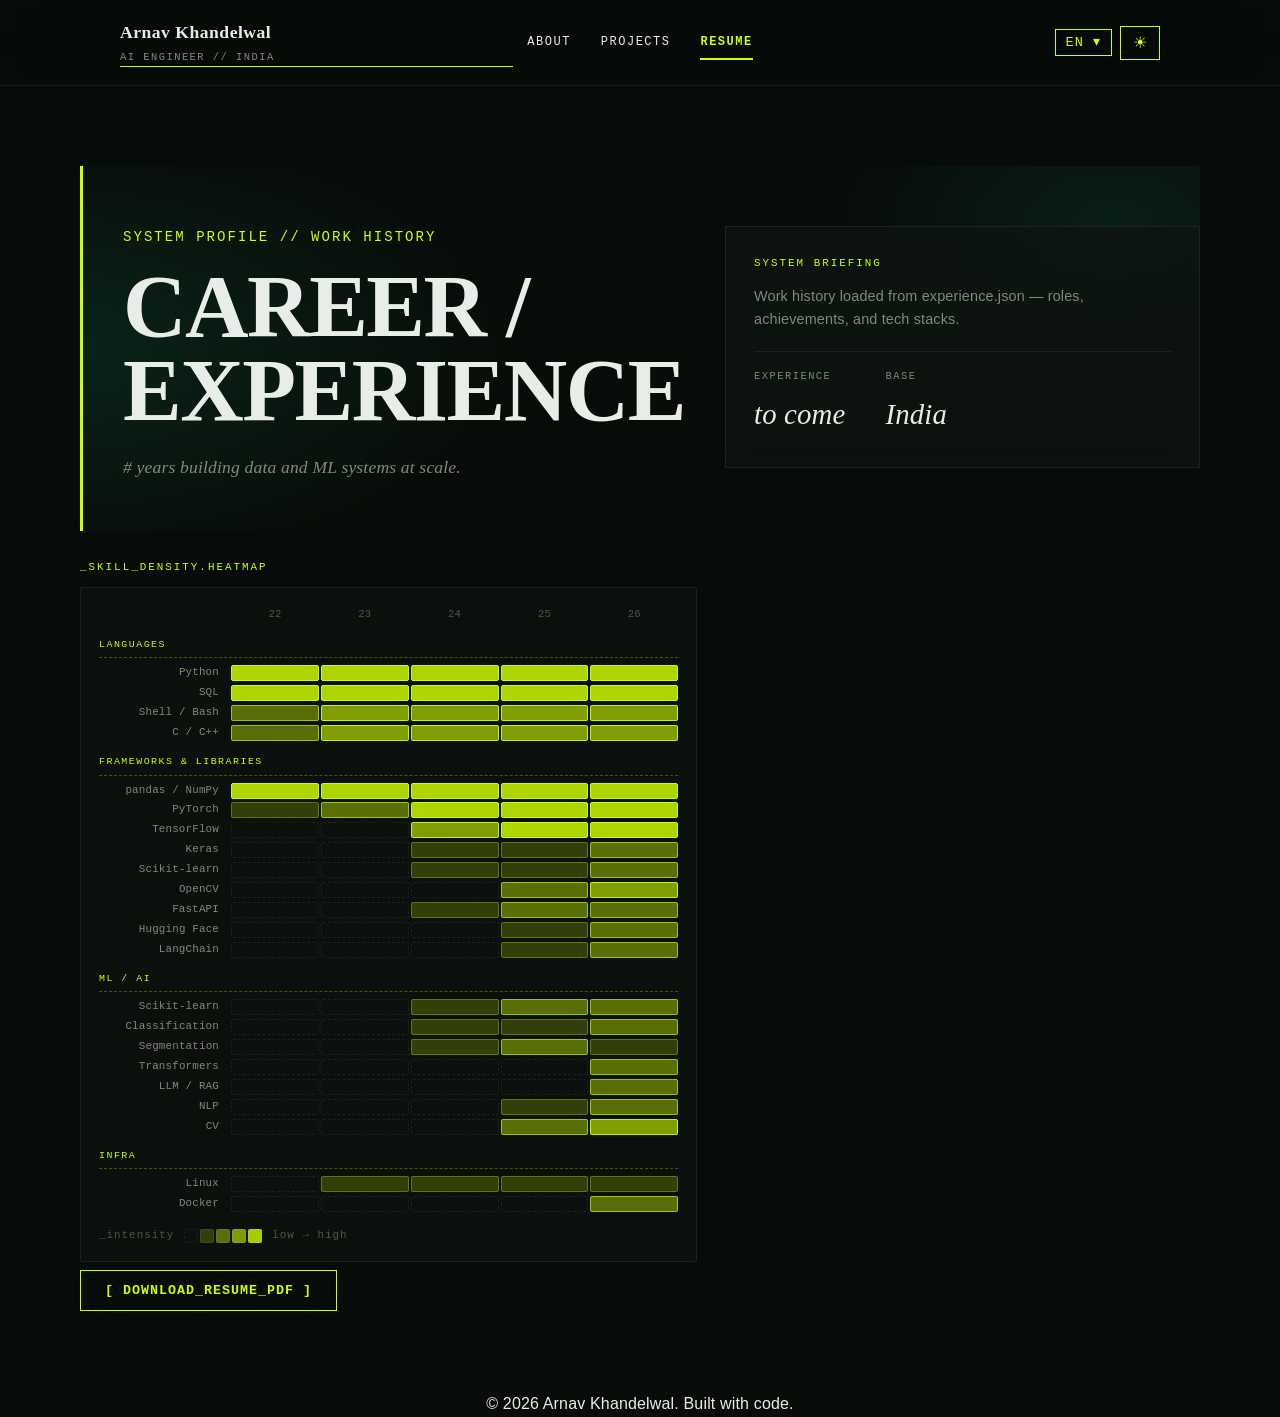
==== commit f53d9312: "Changes made." ====
--- a/cv.html
+++ b/cv.html
@@ -22,7 +22,7 @@
         <nav>
             <a href="index.html" class="nav-brand">
                 <span class="nav-brand-name">Arnav Khandelwal</span>
-                <span class="nav-brand-tagline" data-i18n="nav.tagline">AI Engineer // India</span>
+                <span class="nav-brand-tagline" data-i18n="nav.tagline">AIML Engineer // India</span>
             </a>
             <div class="nav-links">
                 <a href="index.html" data-i18n="nav.about">About</a>
@@ -48,11 +48,11 @@
                     <div class="page-hero-stats">
                         <div>
                             <span class="page-hero-stat-label" data-i18n="cv.experience">Experience</span>
-                            <span class="page-hero-stat-value" data-i18n="cv.years"># yrs</span>
+                            <span class="page-hero-stat-value" style="font-family: var(--font-code); font-size: 0.85rem; font-style: normal;">to come</span>
                         </div>
                         <div>
                             <span class="page-hero-stat-label" data-i18n="cv.base">Base</span>
-                            <span class="page-hero-stat-value" style="font-family: var(--font-code); font-size: 0.85rem; font-style: normal;">???</span>
+                            <span class="page-hero-stat-value" style="font-family: var(--font-code); font-size: 0.85rem; font-style: normal;">India</span>
                         </div>
                     </div>
                 </div>
@@ -63,7 +63,7 @@
             </div>
 
             <div style="margin-top: 40px; text-align: center;">
-                <button id="print-btn" class="btn" data-resume-pdf="content/resume.pdf" data-i18n="cv.download">
+                <button id="print-btn" class="btn" data-resume-pdf="content/resume_2026.pdf" data-i18n="cv.download">
                     [ DOWNLOAD_RESUME_PDF ]
                 </button>
             </div>
@@ -82,4 +82,4 @@
     <script src="cv-section/cv-section.js"></script>
 </body>
 
-</html>+</html>
--- a/style.css
+++ b/style.css
@@ -936,12 +936,17 @@
 /* --- FOOTER STATUS BAR --- */
 .status-bar {
     display: flex;
+    justify-content: center;
     align-items: center;
     gap: 10px;
     font-family: var(--font-code);
     font-size: 0.85rem;
     color: var(--text-secondary);
     flex-wrap: wrap;
+}
+
+footer {
+    text-align: center;
 }
 
 .status-indicator {
